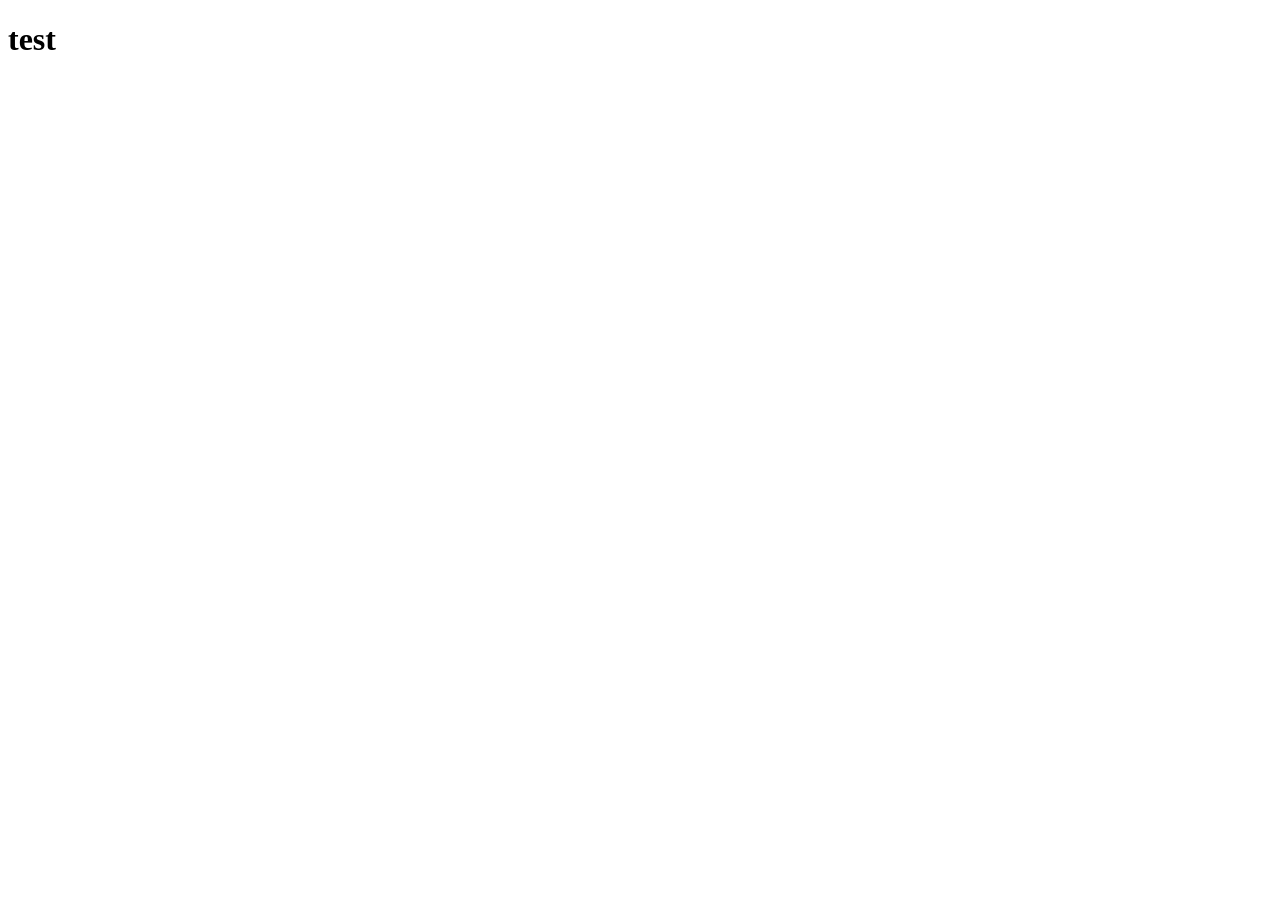
==== index.html @ 7ecfaa18 "feat: estructura inicial de html, css y js" ====
<!DOCTYPE html>
<html lang="es">
<head>
  <meta charset="UTF-8">
  <meta name="viewport" content="width=device-width, initial-scale=1.0">
  <title>Mi Proyecto Web</title>
  <link rel="stylesheet" href="style.css">
</head>
<body>
  <h1>test</h1>

  <script src="script.js"></script>
</body>
</html>
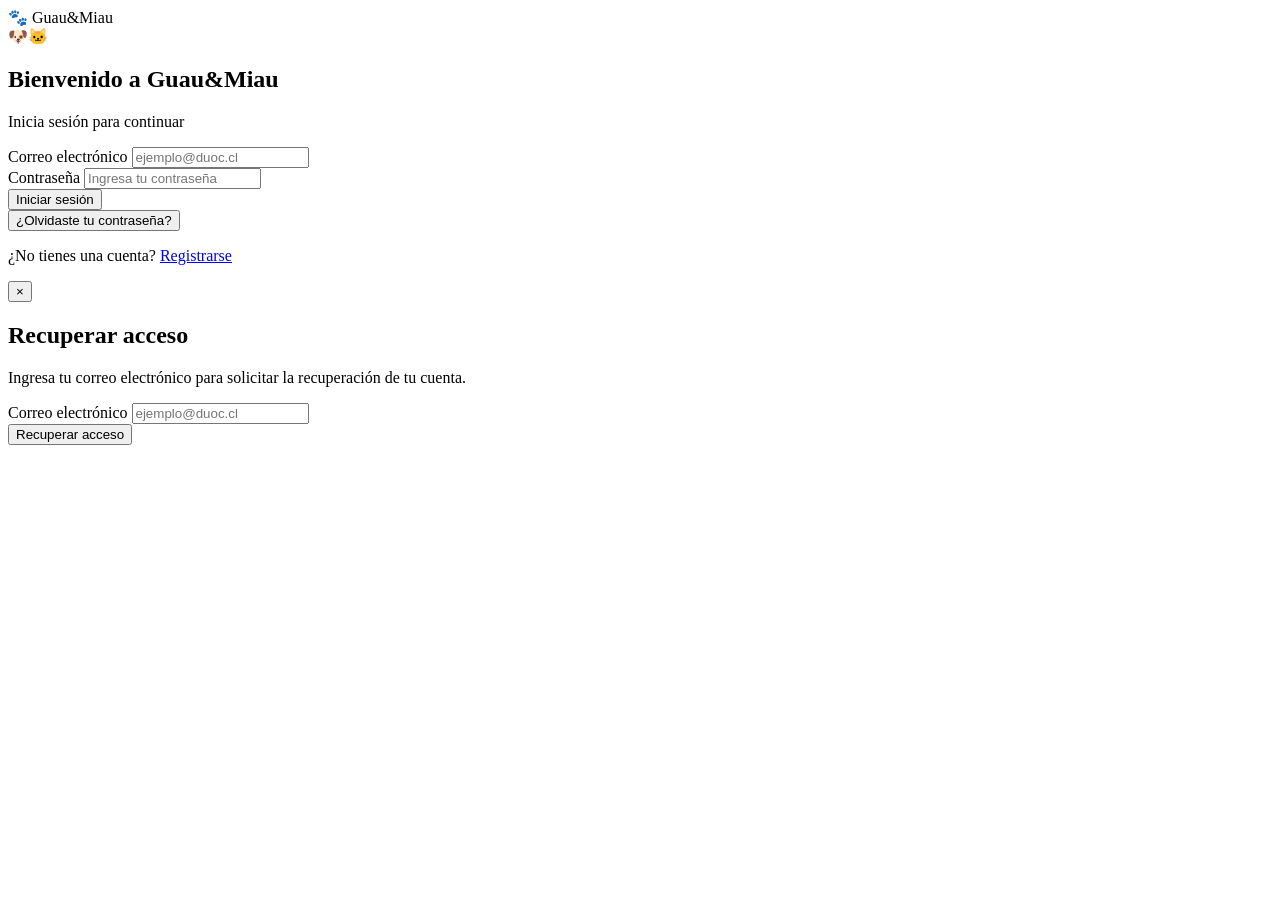
==== commit e181a4f9: "Construccion del index.html" ====
--- a/index.html
+++ b/index.html
@@ -1,14 +1,157 @@
 <!DOCTYPE html>
 <html lang="es">
 <head>
-  <meta charset="UTF-8">
-  <meta name="viewport" content="width=device-width, initial-scale=1.0">
-  <title>Mi Proyecto Web</title>
-  <link rel="stylesheet" href="style.css">
+    <meta charset="UTF-8">
+    <meta name="viewport" content="width=device-width, initial-scale=1.0">
+    <title>Guau&Miau - Iniciar Sesión</title>
+
+    <!-- Estilos generales -->
+    <link rel="stylesheet" href="css/styles.css">
+
+    <!-- Estilos específicos del login -->
+    <link rel="stylesheet" href="css/login.css">
 </head>
+
 <body>
-  <h1>test</h1>
 
-  <script src="script.js"></script>
+    <header class="header">
+        <div class="logo">
+            🐾 Guau&Miau
+        </div>
+    </header>
+
+    <main class="login-container">
+
+        <section class="login-card">
+
+            <div class="login-header">
+                <div class="logo-mascota">🐶🐱</div>
+                <h1>Bienvenido a Guau&Miau</h1>
+                <p>Inicia sesión para continuar</p>
+            </div>
+
+            <form id="loginForm">
+
+                <!-- Correo -->
+                <div class="form-group">
+                    <label for="correo">Correo electrónico</label>
+
+                    <input
+                        type="email"
+                        id="correo"
+                        name="correo"
+                        placeholder="ejemplo@duoc.cl"
+                        autocomplete="email"
+                    >
+
+                    <small id="correoError" class="error-message"></small>
+                </div>
+
+                <!-- Contraseña -->
+                <div class="form-group">
+                    <label for="password">Contraseña</label>
+
+                    <input
+                        type="password"
+                        id="password"
+                        name="password"
+                        placeholder="Ingresa tu contraseña"
+                        autocomplete="current-password"
+                    >
+
+                    <small id="passwordError" class="error-message"></small>
+                </div>
+
+                <!-- Mensaje general -->
+                <div id="loginMessage" class="login-message"></div>
+
+                <button type="submit" class="btn btn-primary">
+                    Iniciar sesión
+                </button>
+
+            </form>
+
+            <div class="login-links">
+                <button
+                    type="button"
+                    id="btnRecuperar"
+                    class="link-button"
+                >
+                    ¿Olvidaste tu contraseña?
+                </button>
+
+                <p>
+                    ¿No tienes una cuenta?
+                    <a href="registro.html">Registrarse</a>
+                </p>
+            </div>
+
+        </section>
+
+    </main>
+
+    <!-- Modal recuperar acceso -->
+    <div id="recuperarModal" class="modal">
+
+        <div class="modal-content">
+
+            <button
+                type="button"
+                id="cerrarModal"
+                class="modal-close"
+            >
+                &times;
+            </button>
+
+            <h2>Recuperar acceso</h2>
+
+            <p>
+                Ingresa tu correo electrónico para solicitar
+                la recuperación de tu cuenta.
+            </p>
+
+            <form id="recuperarForm">
+
+                <div class="form-group">
+                    <label for="correoRecuperacion">
+                        Correo electrónico
+                    </label>
+
+                    <input
+                        type="email"
+                        id="correoRecuperacion"
+                        placeholder="ejemplo@duoc.cl"
+                    >
+
+                    <small
+                        id="recuperacionError"
+                        class="error-message"
+                    ></small>
+                </div>
+
+                <div
+                    id="recuperacionMessage"
+                    class="login-message"
+                ></div>
+
+                <button
+                    type="submit"
+                    class="btn btn-primary"
+                >
+                    Recuperar acceso
+                </button>
+
+            </form>
+
+        </div>
+
+    </div>
+
+    <!-- Primero storage.js del compañero -->
+    <script src="js/storage.js"></script>
+
+    <!-- Después tu lógica -->
+    <script src="js/login.js"></script>
+
 </body>
-</html>+</html>
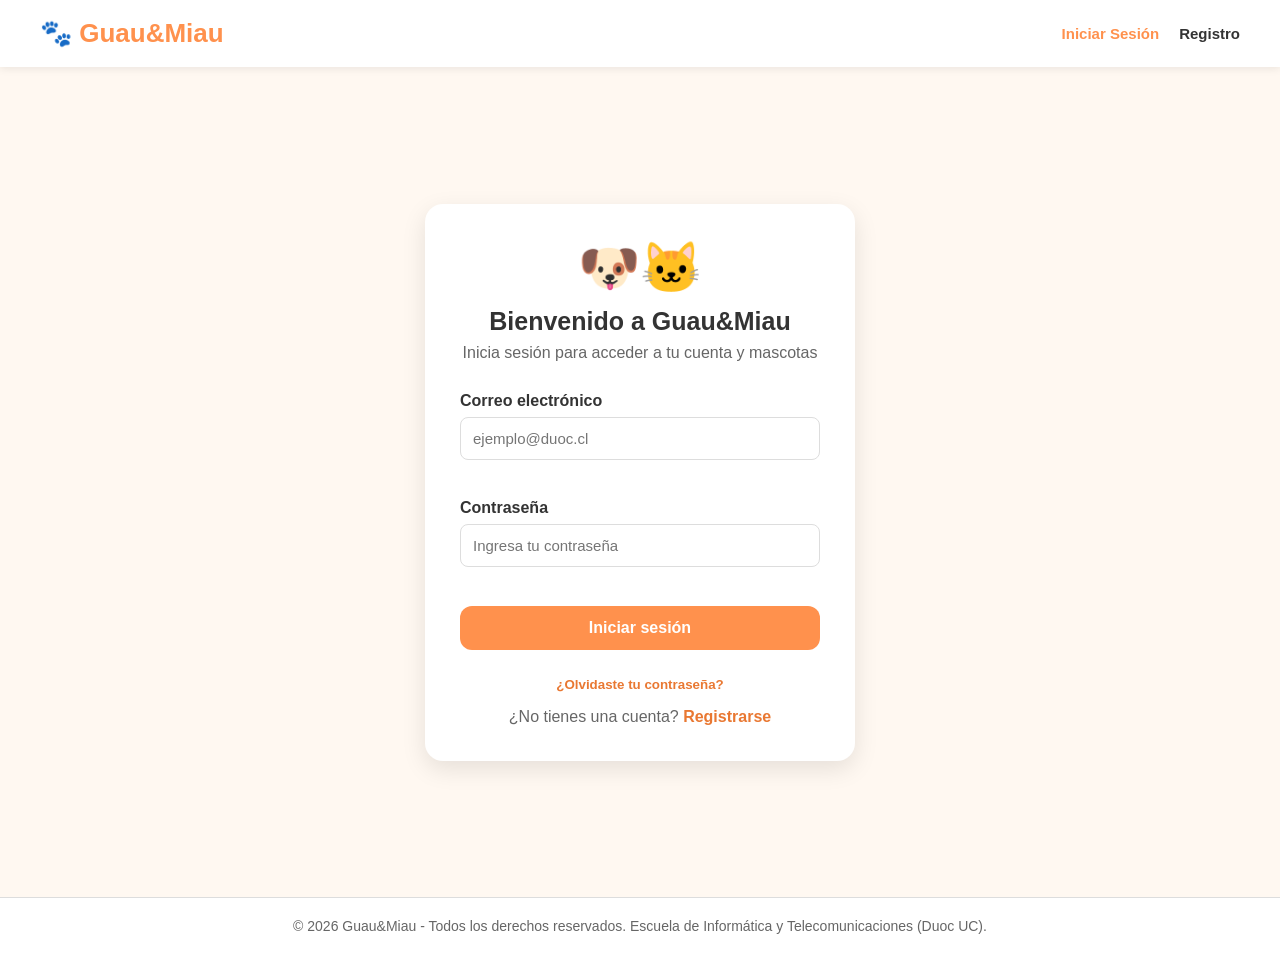
==== commit baccc78e: "feat: implementa semantica HTML5 completa con header, nav, main, section, article y footer" ====
--- a/index.html
+++ b/index.html
@@ -18,24 +18,26 @@
         <div class="logo">
             🐾 Guau&Miau
         </div>
+        <nav>
+            <ul class="nav-menu">
+                <li><a href="index.html" class="active">Iniciar Sesión</a></li>
+                <li><a href="registro.html">Registro</a></li>
+            </ul>
+        </nav>
     </header>
 
     <main class="login-container">
-
         <section class="login-card">
-
-            <div class="login-header">
+            <article class="login-header">
                 <div class="logo-mascota">🐶🐱</div>
                 <h1>Bienvenido a Guau&Miau</h1>
-                <p>Inicia sesión para continuar</p>
-            </div>
+                <p>Inicia sesión para acceder a tu cuenta y mascotas</p>
+            </article>
 
             <form id="loginForm">
-
                 <!-- Correo -->
                 <div class="form-group">
                     <label for="correo">Correo electrónico</label>
-
                     <input
                         type="email"
                         id="correo"
@@ -43,14 +45,12 @@
                         placeholder="ejemplo@duoc.cl"
                         autocomplete="email"
                     >
-
                     <small id="correoError" class="error-message"></small>
                 </div>
 
                 <!-- Contraseña -->
                 <div class="form-group">
                     <label for="password">Contraseña</label>
-
                     <input
                         type="password"
                         id="password"
@@ -58,7 +58,6 @@
                         placeholder="Ingresa tu contraseña"
                         autocomplete="current-password"
                     >
-
                     <small id="passwordError" class="error-message"></small>
                 </div>
 
@@ -68,7 +67,6 @@
                 <button type="submit" class="btn btn-primary">
                     Iniciar sesión
                 </button>
-
             </form>
 
             <div class="login-links">
@@ -85,16 +83,12 @@
                     <a href="registro.html">Registrarse</a>
                 </p>
             </div>
-
         </section>
-
     </main>
 
     <!-- Modal recuperar acceso -->
     <div id="recuperarModal" class="modal">
-
         <div class="modal-content">
-
             <button
                 type="button"
                 id="cerrarModal"
@@ -102,56 +96,48 @@
             >
                 &times;
             </button>
-
             <h2>Recuperar acceso</h2>
-
             <p>
                 Ingresa tu correo electrónico para solicitar
                 la recuperación de tu cuenta.
             </p>
-
             <form id="recuperarForm">
-
                 <div class="form-group">
                     <label for="correoRecuperacion">
                         Correo electrónico
                     </label>
-
                     <input
                         type="email"
                         id="correoRecuperacion"
                         placeholder="ejemplo@duoc.cl"
                     >
-
                     <small
                         id="recuperacionError"
                         class="error-message"
                     ></small>
                 </div>
-
                 <div
                     id="recuperacionMessage"
                     class="login-message"
                 ></div>
-
                 <button
                     type="submit"
                     class="btn btn-primary"
                 >
                     Recuperar acceso
                 </button>
+            </form>
+        </div>
+    </div>
 
-            </form>
-
-        </div>
-
-    </div>
+    <footer class="footer">
+        <p>&copy; 2026 Guau&Miau - Todos los derechos reservados. Escuela de Informática y Telecomunicaciones (Duoc UC).</p>
+    </footer>
 
     <!-- Primero storage.js del compañero -->
     <script src="js/storage.js"></script>
-
     <!-- Después tu lógica -->
     <script src="js/login.js"></script>
-
 </body>
 </html>
+
--- a/css/styles.css
+++ b/css/styles.css
@@ -0,0 +1,156 @@
+* {
+    margin: 0;
+    padding: 0;
+    box-sizing: border-box;
+}
+
+:root {
+    --color-principal: #ff914d;
+    --color-principal-hover: #e97832;
+
+    --color-secundario: #ffd166;
+
+    --color-fondo: #fff8f1;
+    --color-blanco: #ffffff;
+
+    --color-texto: #333333;
+    --color-texto-secundario: #666666;
+
+    --color-error: #d93025;
+    --color-exito: #188038;
+
+    --color-borde: #dddddd;
+
+    --sombra: 0 8px 25px rgba(0, 0, 0, 0.10);
+
+    --radio: 12px;
+}
+
+body {
+    font-family: Arial, Helvetica, sans-serif;
+    background-color: var(--color-fondo);
+    color: var(--color-texto);
+    min-height: 100vh;
+    display: flex;
+    flex-direction: column;
+}
+
+.header {
+    width: 100%;
+    padding: 18px 40px;
+    background-color: var(--color-blanco);
+    box-shadow: 0 2px 8px rgba(0, 0, 0, 0.08);
+    display: flex;
+    justify-content: space-between;
+    align-items: center;
+}
+
+.logo {
+    font-size: 26px;
+    font-weight: bold;
+    color: var(--color-principal);
+}
+
+.nav-menu {
+    display: flex;
+    gap: 20px;
+    list-style: none;
+}
+
+.nav-menu a {
+    color: var(--color-texto);
+    font-size: 15px;
+    transition: color 0.2s;
+}
+
+.nav-menu a:hover,
+.nav-menu a.active {
+    color: var(--color-principal);
+}
+
+.footer {
+    margin-top: auto;
+    width: 100%;
+    padding: 20px 40px;
+    background-color: var(--color-blanco);
+    border-top: 1px solid var(--color-borde);
+    text-align: center;
+    font-size: 14px;
+    color: var(--color-texto-secundario);
+}
+
+
+.btn {
+    width: 100%;
+    border: none;
+    border-radius: var(--radio);
+    padding: 13px 20px;
+    font-size: 16px;
+    font-weight: bold;
+    cursor: pointer;
+    transition: 0.2s;
+}
+
+.btn-primary {
+    background-color: var(--color-principal);
+    color: var(--color-blanco);
+}
+
+.btn-primary:hover {
+    background-color: var(--color-principal-hover);
+}
+
+.form-group {
+    margin-bottom: 18px;
+}
+
+.form-group label {
+    display: block;
+    margin-bottom: 7px;
+    font-weight: bold;
+}
+
+.form-group input {
+    width: 100%;
+    padding: 12px;
+    border: 1px solid var(--color-borde);
+    border-radius: 8px;
+    font-size: 15px;
+    outline: none;
+}
+
+.form-group input:focus {
+    border-color: var(--color-principal);
+}
+
+.error-message {
+    display: block;
+    margin-top: 5px;
+    color: var(--color-error);
+    font-size: 13px;
+    min-height: 16px;
+}
+
+.login-message {
+    margin-bottom: 15px;
+    text-align: center;
+    font-size: 14px;
+}
+
+.message-error {
+    color: var(--color-error);
+}
+
+.message-success {
+    color: var(--color-exito);
+}
+
+a {
+    color: var(--color-principal-hover);
+    font-weight: bold;
+    text-decoration: none;
+}
+
+a:hover {
+    text-decoration: underline;
+}
--- a/css/login.css
+++ b/css/login.css
@@ -0,0 +1,146 @@
+
+.login-container {
+    min-height: calc(100vh - 70px);
+
+    display: flex;
+    justify-content: center;
+    align-items: center;
+
+    padding: 40px 20px;
+}
+
+.login-card {
+    width: 100%;
+    max-width: 430px;
+
+    background-color: var(--color-blanco);
+
+    padding: 35px;
+
+    border-radius: 18px;
+
+    box-shadow: var(--sombra);
+}
+.login-header {
+    text-align: center;
+    margin-bottom: 30px;
+}
+
+.logo-mascota {
+    font-size: 50px;
+    margin-bottom: 10px;
+}
+
+.login-header h1 {
+    font-size: 25px;
+    margin-bottom: 8px;
+}
+
+.login-header p {
+    color: var(--color-texto-secundario);
+}
+
+.login-links {
+    text-align: center;
+    margin-top: 25px;
+}
+
+.login-links p {
+    margin-top: 15px;
+    color: var(--color-texto-secundario);
+}
+
+.link-button {
+    border: none;
+    background: none;
+    color: var(--color-principal-hover);
+    font-weight: bold;
+    cursor: pointer;
+}
+
+.link-button:hover {
+    text-decoration: underline;
+}
+.modal {
+    display: none;
+
+    position: fixed;
+    z-index: 1000;
+
+    left: 0;
+    top: 0;
+
+    width: 100%;
+    height: 100%;
+
+    background-color: rgba(0, 0, 0, 0.5);
+
+    justify-content: center;
+    align-items: center;
+
+    padding: 20px;
+}
+
+.modal.active {
+    display: flex;
+}
+
+.modal-content {
+    position: relative;
+
+    width: 100%;
+    max-width: 420px;
+
+    background-color: var(--color-blanco);
+
+    padding: 35px;
+
+    border-radius: 15px;
+
+    box-shadow: var(--sombra);
+}
+
+.modal-content h2 {
+    margin-bottom: 12px;
+}
+
+.modal-content p {
+    color: var(--color-texto-secundario);
+    margin-bottom: 20px;
+    line-height: 1.5;
+}
+
+.modal-close {
+    position: absolute;
+
+    top: 10px;
+    right: 15px;
+
+    border: none;
+    background: none;
+
+    font-size: 30px;
+
+    cursor: pointer;
+
+    color: var(--color-texto-secundario);
+}
+
+.modal-close:hover {
+    color: var(--color-texto);
+}
+
+@media (max-width: 500px) {
+
+    .header {
+        padding: 15px 20px;
+    }
+
+    .login-card {
+        padding: 25px 20px;
+    }
+
+    .login-header h1 {
+        font-size: 22px;
+    }
+}
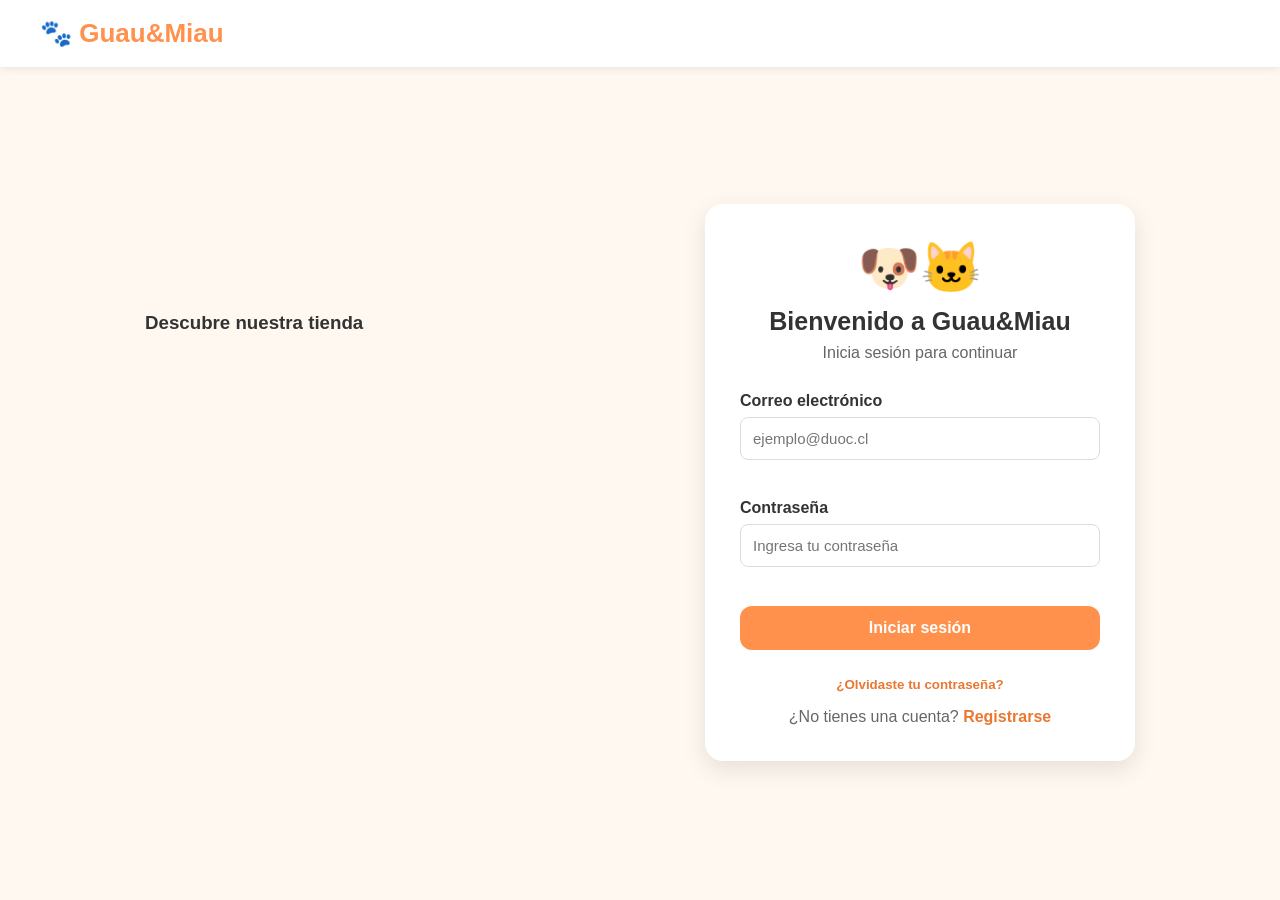
==== commit f1b6e62e: "video" ====
--- a/index.html
+++ b/index.html
@@ -18,26 +18,35 @@
         <div class="logo">
             🐾 Guau&Miau
         </div>
-        <nav>
-            <ul class="nav-menu">
-                <li><a href="index.html" class="active">Iniciar Sesión</a></li>
-                <li><a href="registro.html">Registro</a></li>
-            </ul>
-        </nav>
     </header>
 
     <main class="login-container">
+        <article class="video container">
+            <h3>Descubre nuestra tienda</h3>
+            <div class="video-responsive">
+                <iframe width="560" height="315"
+                 src="https://www.youtube.com/embed/dQw4w9WgXcQ?si" 
+                 title="YouTube video player" frameborder="0"
+                  allow="accelerometer; autoplay; clipboard-write; encrypted-media; gyroscope; picture-in-picture; web-share"
+                   referrerpolicy="strict-origin-when-cross-origin" allowfullscreen></iframe>
+            </div>
+        </article>
+
+
         <section class="login-card">
-            <article class="login-header">
+
+            <div class="login-header">
                 <div class="logo-mascota">🐶🐱</div>
                 <h1>Bienvenido a Guau&Miau</h1>
-                <p>Inicia sesión para acceder a tu cuenta y mascotas</p>
-            </article>
+                <p>Inicia sesión para continuar</p>
+            </div>
 
             <form id="loginForm">
+
                 <!-- Correo -->
                 <div class="form-group">
                     <label for="correo">Correo electrónico</label>
+
                     <input
                         type="email"
                         id="correo"
@@ -45,12 +54,14 @@
                         placeholder="ejemplo@duoc.cl"
                         autocomplete="email"
                     >
+
                     <small id="correoError" class="error-message"></small>
                 </div>
 
                 <!-- Contraseña -->
                 <div class="form-group">
                     <label for="password">Contraseña</label>
+
                     <input
                         type="password"
                         id="password"
@@ -58,6 +69,7 @@
                         placeholder="Ingresa tu contraseña"
                         autocomplete="current-password"
                     >
+
                     <small id="passwordError" class="error-message"></small>
                 </div>
 
@@ -67,6 +79,7 @@
                 <button type="submit" class="btn btn-primary">
                     Iniciar sesión
                 </button>
+
             </form>
 
             <div class="login-links">
@@ -83,12 +96,16 @@
                     <a href="registro.html">Registrarse</a>
                 </p>
             </div>
+
         </section>
+
     </main>
 
     <!-- Modal recuperar acceso -->
     <div id="recuperarModal" class="modal">
+
         <div class="modal-content">
+
             <button
                 type="button"
                 id="cerrarModal"
@@ -96,48 +113,56 @@
             >
                 &times;
             </button>
+
             <h2>Recuperar acceso</h2>
+
             <p>
                 Ingresa tu correo electrónico para solicitar
                 la recuperación de tu cuenta.
             </p>
+
             <form id="recuperarForm">
+
                 <div class="form-group">
                     <label for="correoRecuperacion">
                         Correo electrónico
                     </label>
+
                     <input
                         type="email"
                         id="correoRecuperacion"
                         placeholder="ejemplo@duoc.cl"
                     >
+
                     <small
                         id="recuperacionError"
                         class="error-message"
                     ></small>
                 </div>
+
                 <div
                     id="recuperacionMessage"
                     class="login-message"
                 ></div>
+
                 <button
                     type="submit"
                     class="btn btn-primary"
                 >
                     Recuperar acceso
                 </button>
+
             </form>
+
         </div>
+
     </div>
-
-    <footer class="footer">
-        <p>&copy; 2026 Guau&Miau - Todos los derechos reservados. Escuela de Informática y Telecomunicaciones (Duoc UC).</p>
-    </footer>
 
     <!-- Primero storage.js del compañero -->
     <script src="js/storage.js"></script>
+
     <!-- Después tu lógica -->
     <script src="js/login.js"></script>
+
 </body>
 </html>
-
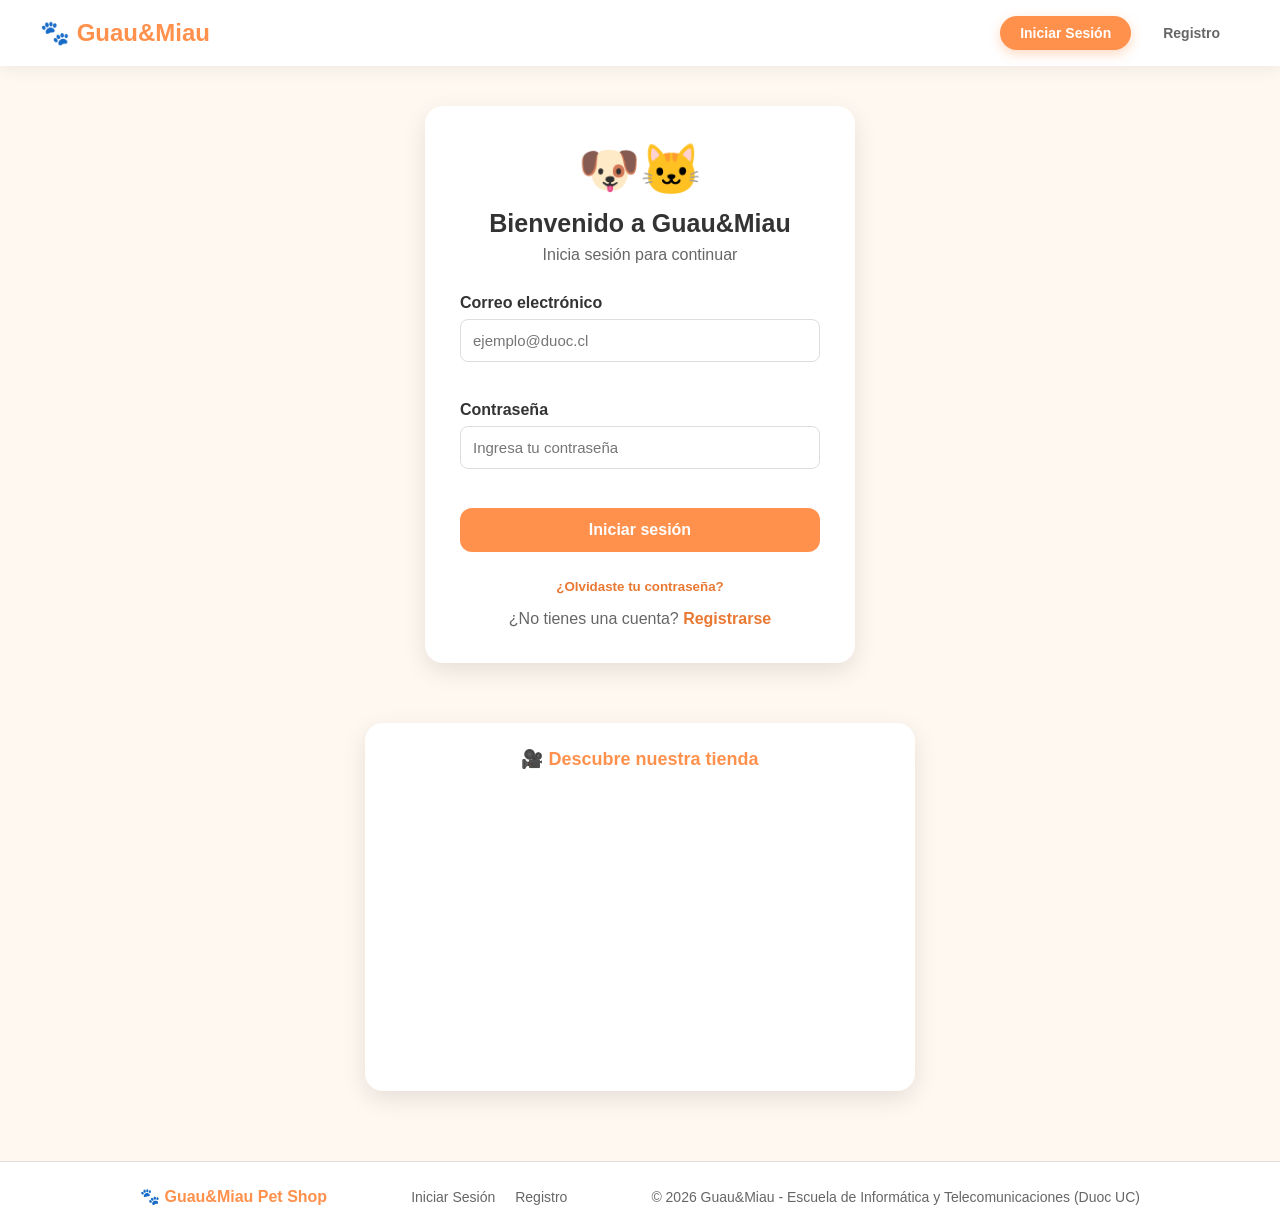
==== commit 110d17ac: "feat: ajusta posicion del video al final, barra de navegacion horizontal y footer completo" ====
--- a/index.html
+++ b/index.html
@@ -18,35 +18,27 @@
         <div class="logo">
             🐾 Guau&Miau
         </div>
+        <nav>
+            <ul class="nav-menu">
+                <li><a href="index.html" class="nav-link active">Iniciar Sesión</a></li>
+                <li><a href="registro.html" class="nav-link">Registro</a></li>
+            </ul>
+        </nav>
+
     </header>
 
     <main class="login-container">
-        <article class="video container">
-            <h3>Descubre nuestra tienda</h3>
-            <div class="video-responsive">
-                <iframe width="560" height="315"
-                 src="https://www.youtube.com/embed/dQw4w9WgXcQ?si" 
-                 title="YouTube video player" frameborder="0"
-                  allow="accelerometer; autoplay; clipboard-write; encrypted-media; gyroscope; picture-in-picture; web-share"
-                   referrerpolicy="strict-origin-when-cross-origin" allowfullscreen></iframe>
-            </div>
-        </article>
-
-
         <section class="login-card">
-
-            <div class="login-header">
+            <article class="login-header">
                 <div class="logo-mascota">🐶🐱</div>
                 <h1>Bienvenido a Guau&Miau</h1>
                 <p>Inicia sesión para continuar</p>
-            </div>
+            </article>
 
             <form id="loginForm">
-
                 <!-- Correo -->
                 <div class="form-group">
                     <label for="correo">Correo electrónico</label>
-
                     <input
                         type="email"
                         id="correo"
@@ -54,14 +46,12 @@
                         placeholder="ejemplo@duoc.cl"
                         autocomplete="email"
                     >
-
                     <small id="correoError" class="error-message"></small>
                 </div>
 
                 <!-- Contraseña -->
                 <div class="form-group">
                     <label for="password">Contraseña</label>
-
                     <input
                         type="password"
                         id="password"
@@ -69,7 +59,6 @@
                         placeholder="Ingresa tu contraseña"
                         autocomplete="current-password"
                     >
-
                     <small id="passwordError" class="error-message"></small>
                 </div>
 
@@ -79,7 +68,6 @@
                 <button type="submit" class="btn btn-primary">
                     Iniciar sesión
                 </button>
-
             </form>
 
             <div class="login-links">
@@ -96,10 +84,17 @@
                     <a href="registro.html">Registrarse</a>
                 </p>
             </div>
-
         </section>
 
+        <!-- Video Promocional al final centrado -->
+        <article class="video-container">
+            <h3>🎥 Descubre nuestra tienda</h3>
+            <div class="video-responsive">
+                <iframe width="560" height="315" src="https://www.youtube.com/embed/WJx8nVGd7lA?si=9v0Bp24PVmfc6Sua" title="YouTube video player" frameborder="0" allow="accelerometer; autoplay; clipboard-write; encrypted-media; gyroscope; picture-in-picture; web-share" referrerpolicy="strict-origin-when-cross-origin" allowfullscreen></iframe>
+            </div>
+        </article>
     </main>
+
 
     <!-- Modal recuperar acceso -->
     <div id="recuperarModal" class="modal">
@@ -158,8 +153,22 @@
 
     </div>
 
+    <footer class="footer">
+        <div class="footer-content">
+            <div class="footer-brand">
+                🐾 Guau&Miau Pet Shop
+            </div>
+            <ul class="footer-links">
+                <li><a href="index.html">Iniciar Sesión</a></li>
+                <li><a href="registro.html">Registro</a></li>
+            </ul>
+            <p>&copy; 2026 Guau&Miau - Escuela de Informática y Telecomunicaciones (Duoc UC)</p>
+        </div>
+    </footer>
+
     <!-- Primero storage.js del compañero -->
     <script src="js/storage.js"></script>
+
 
     <!-- Después tu lógica -->
     <script src="js/login.js"></script>
--- a/css/styles.css
+++ b/css/styles.css
@@ -35,48 +35,136 @@
     flex-direction: column;
 }
 
-.header {
-    width: 100%;
-    padding: 18px 40px;
+.video-container {
+    width: 100%;
+    max-width: 550px;
+    margin: 30px auto;
     background-color: var(--color-blanco);
-    box-shadow: 0 2px 8px rgba(0, 0, 0, 0.08);
-    display: flex;
+    padding: 25px;
+    border-radius: 18px;
+    box-shadow: var(--sombra);
+    text-align: center;
+}
+
+.video-container h3 {
+    margin-bottom: 15px;
+    color: var(--color-principal);
+    font-size: 18px;
+}
+
+.video-responsive {
+    position: relative;
+    padding-bottom: 56.25%; /* Relación de aspecto 16:9 */
+    height: 0;
+    overflow: hidden;
+    border-radius: 12px;
+}
+
+.video-responsive iframe {
+    position: absolute;
+    top: 0;
+    left: 0;
+    width: 100%;
+    height: 100%;
+    border: 0;
+}
+
+.footer {
+    margin-top: auto;
+    width: 100%;
+    padding: 25px 40px;
+    background-color: var(--color-blanco);
+    border-top: 1px solid var(--color-borde);
+    font-size: 14px;
+    color: var(--color-texto-secundario);
+}
+
+.footer-content {
+    max-width: 1000px;
+    margin: 0 auto;
+    display: flex;
+    flex-wrap: wrap;
     justify-content: space-between;
     align-items: center;
-}
-
-.logo {
-    font-size: 26px;
-    font-weight: bold;
-    color: var(--color-principal);
-}
-
-.nav-menu {
+    gap: 15px;
+}
+
+.footer-brand {
+    font-weight: bold;
+    color: var(--color-principal);
+    font-size: 16px;
+}
+
+.footer-links {
     display: flex;
     gap: 20px;
     list-style: none;
 }
 
-.nav-menu a {
-    color: var(--color-texto);
-    font-size: 15px;
-    transition: color 0.2s;
-}
-
-.nav-menu a:hover,
-.nav-menu a.active {
-    color: var(--color-principal);
-}
-
-.footer {
-    margin-top: auto;
-    width: 100%;
-    padding: 20px 40px;
+.footer-links a {
+    color: var(--color-texto-secundario);
+    font-size: 14px;
+    font-weight: normal;
+}
+
+.footer-links a:hover {
+    color: var(--color-principal);
+}
+
+.header {
+    width: 100%;
+    padding: 16px 40px;
     background-color: var(--color-blanco);
-    border-top: 1px solid var(--color-borde);
-    text-align: center;
-    font-size: 14px;
+    box-shadow: 0 4px 15px rgba(0, 0, 0, 0.06);
+    display: flex;
+    justify-content: space-between;
+    align-items: center;
+    position: relative;
+    z-index: 10;
+}
+
+.logo {
+    font-size: 24px;
+    font-weight: bold;
+    color: var(--color-principal);
+    display: flex;
+    align-items: center;
+    gap: 8px;
+}
+
+/* Barra de Navegación Horizontal */
+.nav-menu {
+    display: flex;
+    flex-direction: row;
+    align-items: center;
+    gap: 12px;
+    list-style: none;
+    margin: 0;
+    padding: 0;
+}
+
+.nav-link {
+    display: inline-block;
+    padding: 9px 20px;
+    border-radius: 25px;
     color: var(--color-texto-secundario);
+    font-size: 14px;
+    font-weight: bold;
+    text-decoration: none;
+    transition: all 0.25s ease;
+    background-color: transparent;
+}
+
+.nav-link:hover {
+    color: var(--color-principal);
+    background-color: #fff3eb;
+    text-decoration: none;
+}
+
+.nav-link.active {
+    color: var(--color-blanco);
+    background-color: var(--color-principal);
+    box-shadow: 0 4px 12px rgba(255, 145, 77, 0.35);
 }
 
 
--- a/css/login.css
+++ b/css/login.css
@@ -1,13 +1,14 @@
 
 .login-container {
     min-height: calc(100vh - 70px);
-
     display: flex;
+    flex-direction: column;
     justify-content: center;
     align-items: center;
-
+    gap: 30px;
     padding: 40px 20px;
 }
+
 
 .login-card {
     width: 100%;
